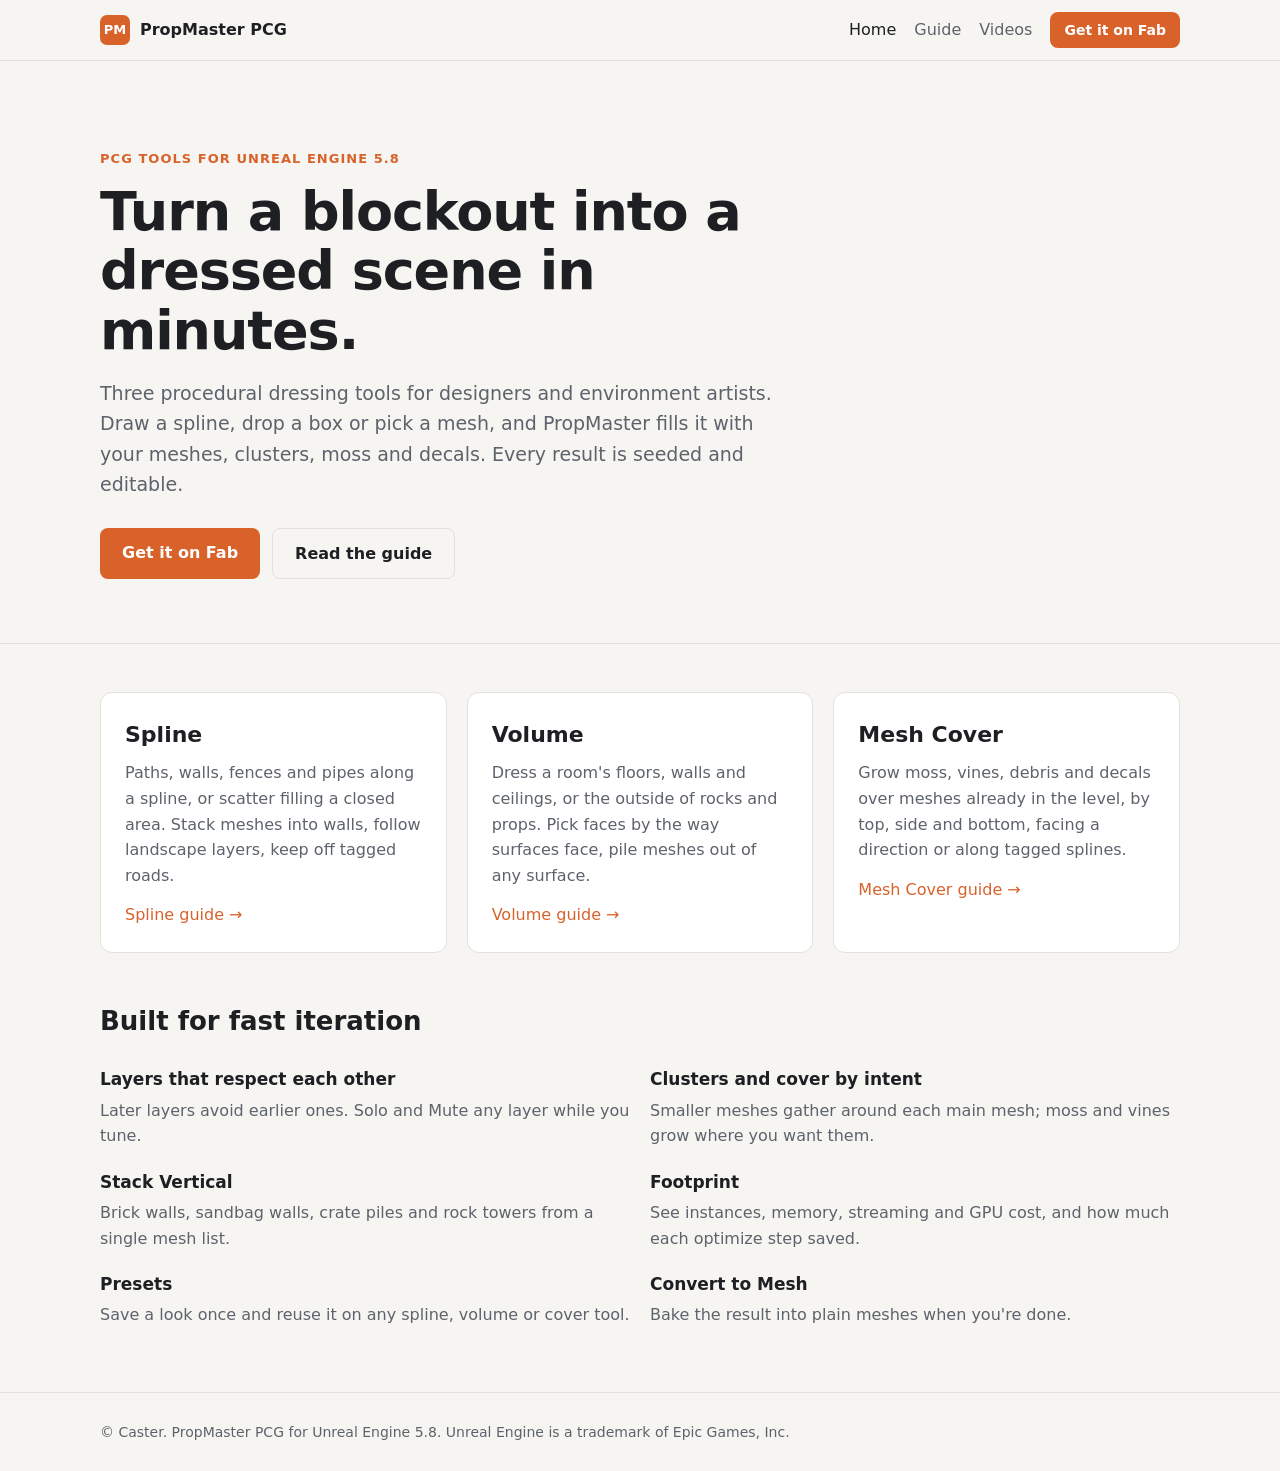
==== docs/index.html @ a88f4652 "Serve the site from docs/ (GitHub Pages) Co-Authored-By: Claude Opus 5.5 (1M context) <noreply@anthr" ====
<!doctype html>
<html lang="en">
<head>
<meta charset="utf-8">
<meta name="viewport" content="width=device-width, initial-scale=1">
<title>PropMaster PCG</title>
<meta name="description" content="PropMaster PCG: three procedural dressing tools for Unreal Engine 5.8.">
<link rel="stylesheet" href="style.css">
</head>
<body>
<header class="top">
  <div class="wrap top-inner">
    <a class="brand" href="index.html"><span class="mark">PM</span>PropMaster PCG</a>
    <nav><a href="index.html" class="active">Home</a><a href="guide.html">Guide</a><a href="videos.html">Videos</a><a class="btn small" href="#">Get it on Fab</a></nav>
  </div>
</header>
<section class="hero"><div class="wrap">
  <p class="eyebrow">PCG tools for Unreal Engine 5.8</p>
  <h1>Turn a blockout into a dressed scene in minutes.</h1>
  <p class="lead">Three procedural dressing tools for designers and environment artists. Draw a spline, drop a box or pick a mesh, and PropMaster fills it with your meshes, clusters, moss and decals. Every result is seeded and editable.</p>
  <div class="cta"><a class="btn" href="#">Get it on Fab</a><a class="btn ghost" href="guide.html">Read the guide</a></div>
</div></section>
<main class="wrap">
  <section class="grid three">
    <div class="card tool"><h2>Spline</h2><p>Paths, walls, fences and pipes along a spline, or scatter filling a closed area. Stack meshes into walls, follow landscape layers, keep off tagged roads.</p><a href="guide.html#spline-tool">Spline guide &rarr;</a></div>
    <div class="card tool"><h2>Volume</h2><p>Dress a room's floors, walls and ceilings, or the outside of rocks and props. Pick faces by the way surfaces face, pile meshes out of any surface.</p><a href="guide.html#volume-tool">Volume guide &rarr;</a></div>
    <div class="card tool"><h2>Mesh Cover</h2><p>Grow moss, vines, debris and decals over meshes already in the level, by top, side and bottom, facing a direction or along tagged splines.</p><a href="guide.html#mesh-cover-tool">Mesh Cover guide &rarr;</a></div>
  </section>
  <section class="features">
    <h2>Built for fast iteration</h2>
    <div class="grid two">
      <div><h3>Layers that respect each other</h3><p>Later layers avoid earlier ones. Solo and Mute any layer while you tune.</p></div>
      <div><h3>Clusters and cover by intent</h3><p>Smaller meshes gather around each main mesh; moss and vines grow where you want them.</p></div>
      <div><h3>Stack Vertical</h3><p>Brick walls, sandbag walls, crate piles and rock towers from a single mesh list.</p></div>
      <div><h3>Footprint</h3><p>See instances, memory, streaming and GPU cost, and how much each optimize step saved.</p></div>
      <div><h3>Presets</h3><p>Save a look once and reuse it on any spline, volume or cover tool.</p></div>
      <div><h3>Convert to Mesh</h3><p>Bake the result into plain meshes when you're done.</p></div>
    </div>
  </section>
</main>
<footer class="foot"><div class="wrap">&copy; Caster. PropMaster PCG for Unreal Engine 5.8. Unreal Engine is a trademark of Epic Games, Inc.</div></footer>
</body>
</html>
---- docs/style.css ----
:root {
  --bg: #f6f5f2; --surface: #ffffff; --text: #1d1f22; --muted: #5d636b; --line: #e3e1dc;
  --accent: #d9622b; --accent-text: #ffffff; --code: #f0eee9;
  --font: "Inter", system-ui, -apple-system, "Segoe UI", Roboto, sans-serif;
}
@media (prefers-color-scheme: dark) {
  :root { --bg: #141518; --surface: #1c1e22; --text: #eceae6; --muted: #a2a6ad; --line: #2c2f35; --accent: #f07a42; --code: #25282d; }
}
* { box-sizing: border-box; }
html { scroll-behavior: smooth; }
body { margin: 0; background: var(--bg); color: var(--text); font: 16px/1.6 var(--font); }
a { color: var(--accent); text-decoration: none; }
a:hover { text-decoration: underline; }
.wrap { max-width: 1120px; margin: 0 auto; padding: 0 20px; }

.top { position: sticky; top: 0; z-index: 10; background: color-mix(in srgb, var(--bg) 88%, transparent); backdrop-filter: blur(8px); border-bottom: 1px solid var(--line); }
.top-inner { display: flex; align-items: center; justify-content: space-between; height: 60px; gap: 16px; }
.brand { display: flex; align-items: center; gap: 10px; font-weight: 700; color: var(--text); }
.brand:hover { text-decoration: none; }
.mark { display: inline-grid; place-items: center; width: 30px; height: 30px; border-radius: 7px; background: var(--accent); color: var(--accent-text); font-size: 13px; }
nav { display: flex; align-items: center; gap: 18px; }
nav a { color: var(--muted); font-weight: 500; }
nav a.active, nav a:hover { color: var(--text); text-decoration: none; }

.btn { display: inline-block; padding: 12px 22px; border-radius: 8px; background: var(--accent); color: var(--accent-text) !important; font-weight: 600; }
.btn:hover { text-decoration: none; filter: brightness(1.06); }
.btn.small { padding: 7px 14px; font-size: 14px; }
.btn.ghost { background: transparent; color: var(--text) !important; border: 1px solid var(--line); }

.hero { padding: 88px 0 64px; border-bottom: 1px solid var(--line); }
.eyebrow { color: var(--accent); font-weight: 600; text-transform: uppercase; letter-spacing: .08em; font-size: 13px; margin: 0 0 12px; }
.hero h1 { font-size: clamp(32px, 5vw, 54px); line-height: 1.1; margin: 0 0 18px; max-width: 760px; letter-spacing: -.02em; }
.lead { font-size: 19px; color: var(--muted); max-width: 680px; margin: 0 0 28px; }
.cta { display: flex; gap: 12px; flex-wrap: wrap; }

.grid { display: grid; gap: 20px; margin: 48px 0; }
.grid.three { grid-template-columns: repeat(3, 1fr); }
.grid.two { grid-template-columns: repeat(2, 1fr); margin: 24px 0 64px; }
.card { background: var(--surface); border: 1px solid var(--line); border-radius: 12px; padding: 24px; }
.card h2 { margin: 0 0 8px; font-size: 22px; }
.card p { color: var(--muted); margin: 0 0 14px; }
.features h2 { font-size: 26px; margin: 0; }
.features h3 { margin: 0 0 4px; font-size: 17px; }
.features p { margin: 0; color: var(--muted); }

.page-head { padding: 56px 0 0; }
.page-head h1 { margin: 0 0 8px; font-size: 36px; }
.page-head p { color: var(--muted); margin: 0; }
.grid:has(.video) { grid-template-columns: repeat(auto-fill, minmax(320px, 1fr)); }
.video { padding: 0; overflow: hidden; }
.video h3, .video p { margin: 14px 18px 0; }
.video p { margin-bottom: 18px; }
.embed { aspect-ratio: 16 / 9; background: var(--code); }
.embed iframe { width: 100%; height: 100%; border: 0; display: block; }
.embed.soon { display: grid; place-items: center; color: var(--muted); font-size: 14px; }

.guide { display: grid; grid-template-columns: 230px 1fr; gap: 48px; padding-top: 40px; padding-bottom: 64px; }
.toc-inner { position: sticky; top: 84px; max-height: calc(100vh - 100px); overflow: auto; font-size: 14px; }
.toc-title { font-weight: 700; margin-bottom: 8px; }
.toc a { display: block; color: var(--muted); padding: 3px 0; }
.toc a.l3 { padding-left: 14px; font-size: 13px; }
.toc a:hover { color: var(--text); text-decoration: none; }
.doc { min-width: 0; }
.doc h1 { font-size: 38px; margin: 0 0 8px; }
.doc h2 { font-size: 28px; margin: 56px 0 12px; padding-top: 16px; border-top: 1px solid var(--line); scroll-margin-top: 76px; }
.doc h3 { font-size: 19px; margin: 32px 0 10px; scroll-margin-top: 76px; }
.doc p, .doc li { color: var(--text); }
.table { overflow-x: auto; margin: 12px 0 20px; border: 1px solid var(--line); border-radius: 10px; }
table { border-collapse: collapse; width: 100%; font-size: 15px; background: var(--surface); }
th, td { text-align: left; vertical-align: top; padding: 10px 14px; border-bottom: 1px solid var(--line); }
th { font-size: 13px; text-transform: uppercase; letter-spacing: .04em; color: var(--muted); background: var(--code); }
tr:last-child td { border-bottom: 0; }
td:first-child { font-weight: 600; white-space: nowrap; }
code { background: var(--code); padding: 2px 6px; border-radius: 5px; font-size: .92em; }

.foot { border-top: 1px solid var(--line); padding: 28px 0; color: var(--muted); font-size: 14px; }

@media (max-width: 860px) {
  .grid.three, .grid.two { grid-template-columns: 1fr; }
  .guide { grid-template-columns: 1fr; }
  .toc { display: none; }
  td:first-child { white-space: normal; }
  nav { gap: 12px; }
}
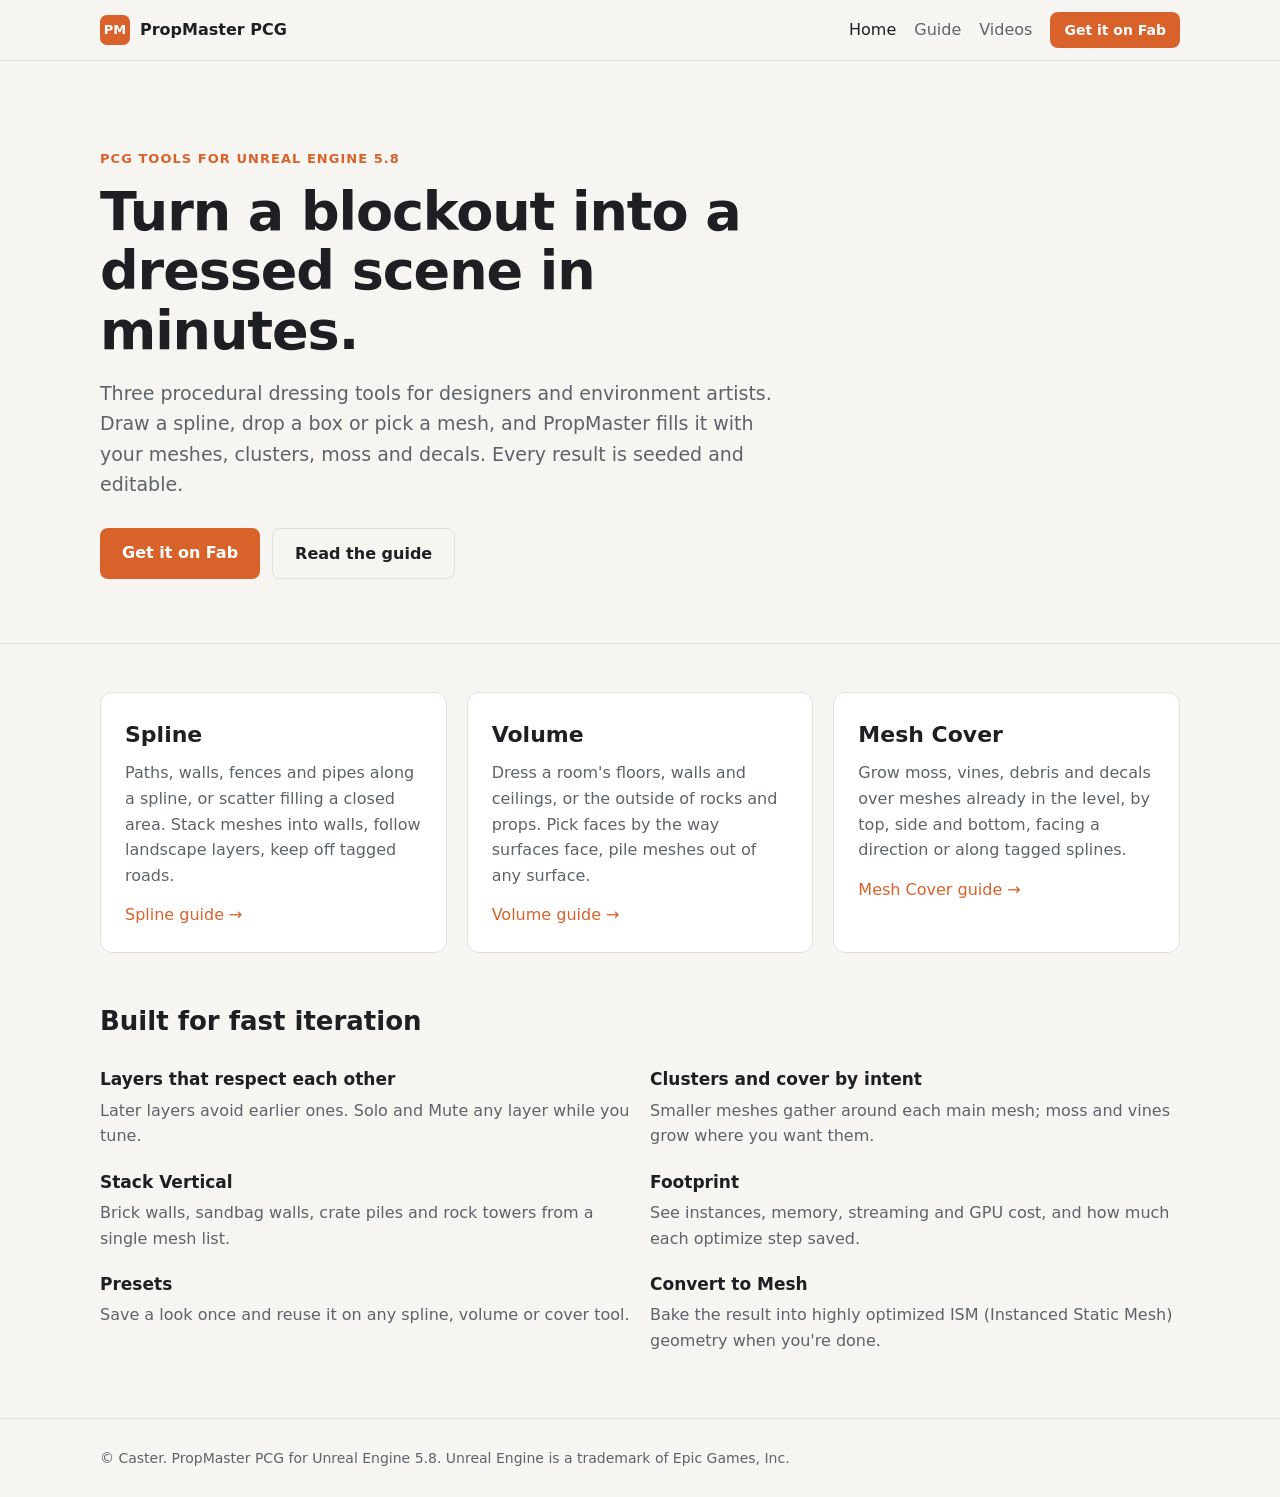
==== commit 1107911a: "Home: Convert to Mesh bakes to ISM geometry" ====
--- a/docs/index.html
+++ b/docs/index.html
@@ -34,7 +34,7 @@
       <div><h3>Stack Vertical</h3><p>Brick walls, sandbag walls, crate piles and rock towers from a single mesh list.</p></div>
       <div><h3>Footprint</h3><p>See instances, memory, streaming and GPU cost, and how much each optimize step saved.</p></div>
       <div><h3>Presets</h3><p>Save a look once and reuse it on any spline, volume or cover tool.</p></div>
-      <div><h3>Convert to Mesh</h3><p>Bake the result into plain meshes when you're done.</p></div>
+      <div><h3>Convert to Mesh</h3><p>Bake the result into highly optimized ISM (Instanced Static Mesh) geometry when you're done.</p></div>
     </div>
   </section>
 </main>
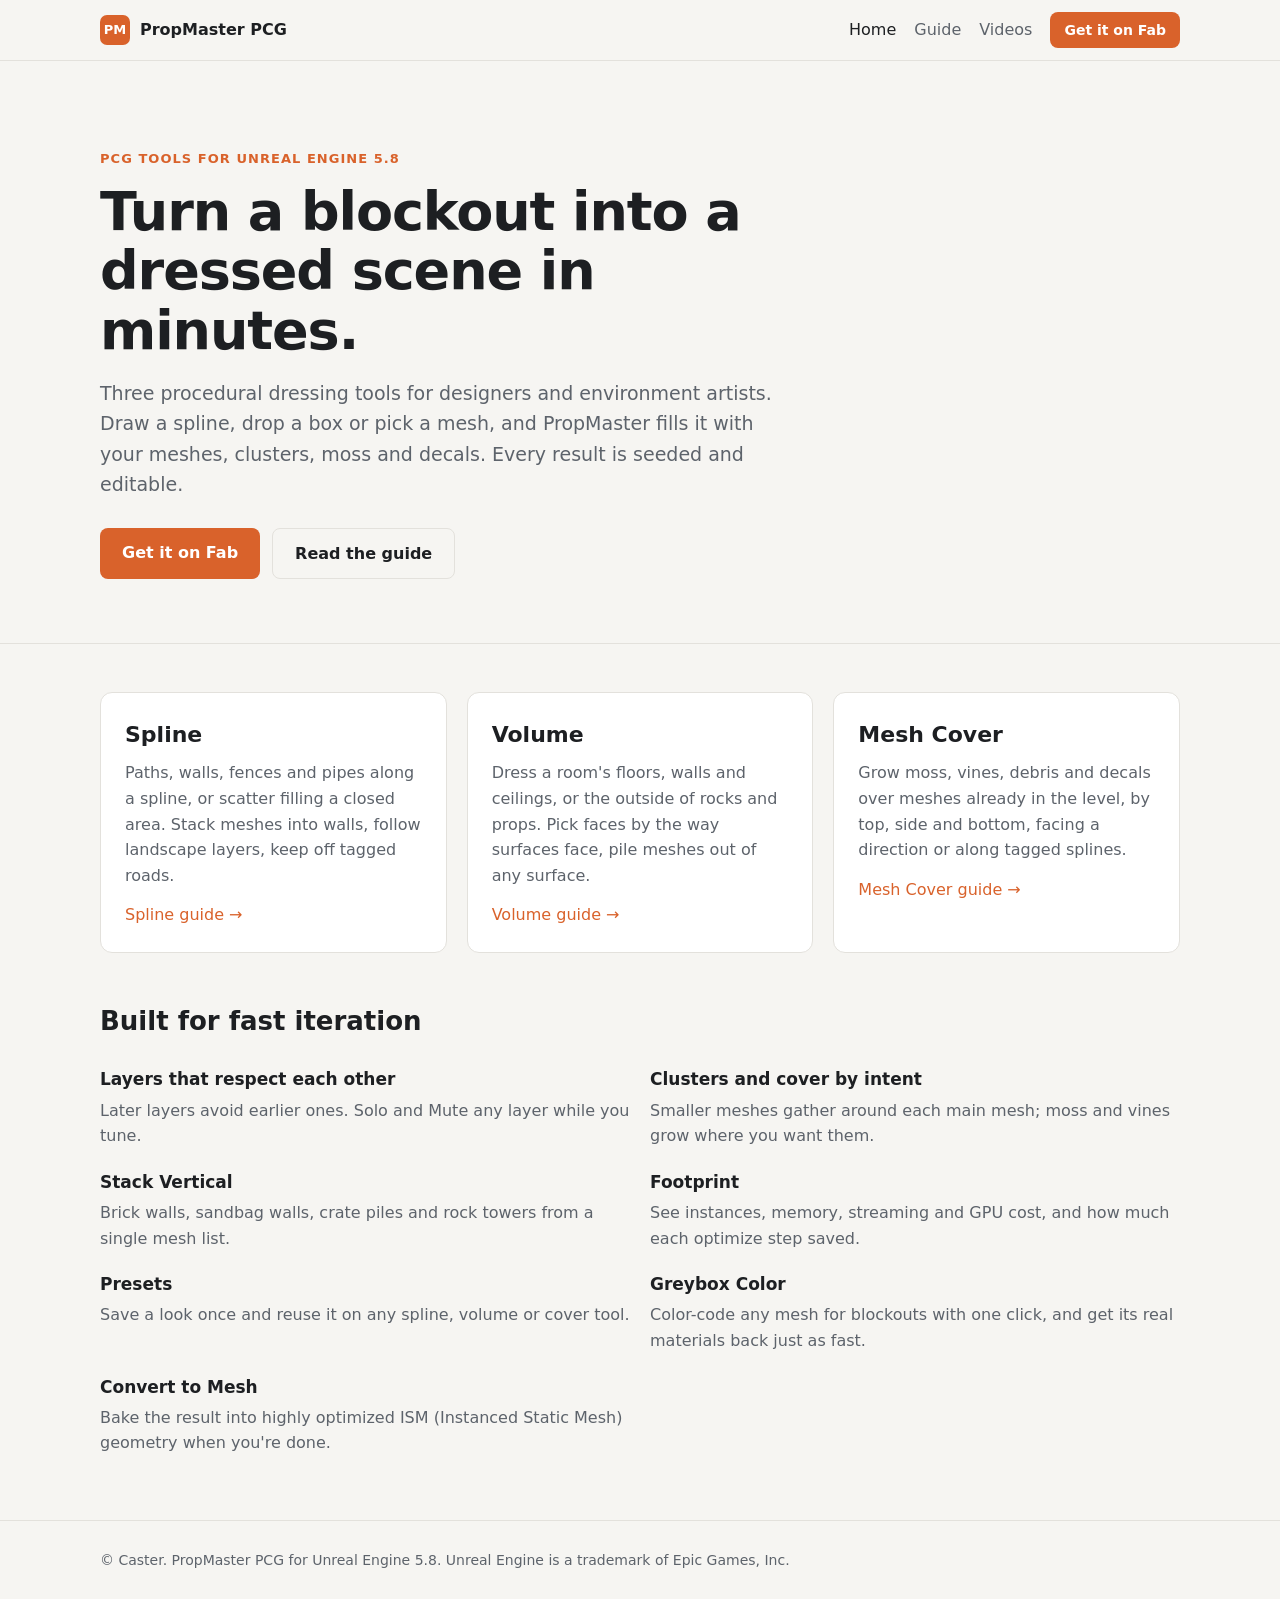
==== commit f941a31b: "Greybox Color on the site" ====
--- a/docs/index.html
+++ b/docs/index.html
@@ -5,7 +5,7 @@
 <meta name="viewport" content="width=device-width, initial-scale=1">
 <title>PropMaster PCG</title>
 <meta name="description" content="PropMaster PCG: three procedural dressing tools for Unreal Engine 5.8.">
-<link rel="stylesheet" href="style.css">
+<link rel="stylesheet" href="style.css?v=cbc72e18">
 </head>
 <body>
 <header class="top">
@@ -34,6 +34,7 @@
       <div><h3>Stack Vertical</h3><p>Brick walls, sandbag walls, crate piles and rock towers from a single mesh list.</p></div>
       <div><h3>Footprint</h3><p>See instances, memory, streaming and GPU cost, and how much each optimize step saved.</p></div>
       <div><h3>Presets</h3><p>Save a look once and reuse it on any spline, volume or cover tool.</p></div>
+      <div><h3>Greybox Color</h3><p>Color-code any mesh for blockouts with one click, and get its real materials back just as fast.</p></div>
       <div><h3>Convert to Mesh</h3><p>Bake the result into highly optimized ISM (Instanced Static Mesh) geometry when you're done.</p></div>
     </div>
   </section>
--- a/docs/style.css
+++ b/docs/style.css
@@ -82,3 +82,10 @@
   td:first-child { white-space: normal; }
   nav { gap: 12px; }
 }
+@media (max-width: 600px) {
+  .top-inner { height: auto; flex-wrap: wrap; padding-top: 10px; padding-bottom: 10px; row-gap: 8px; }
+  nav { width: 100%; justify-content: space-between; gap: 8px; }
+  .btn.small { padding: 6px 12px; font-size: 13px; white-space: nowrap; }
+  .hero { padding: 48px 0 40px; }
+  .doc h2, .doc h3 { scroll-margin-top: 110px; }
+}
